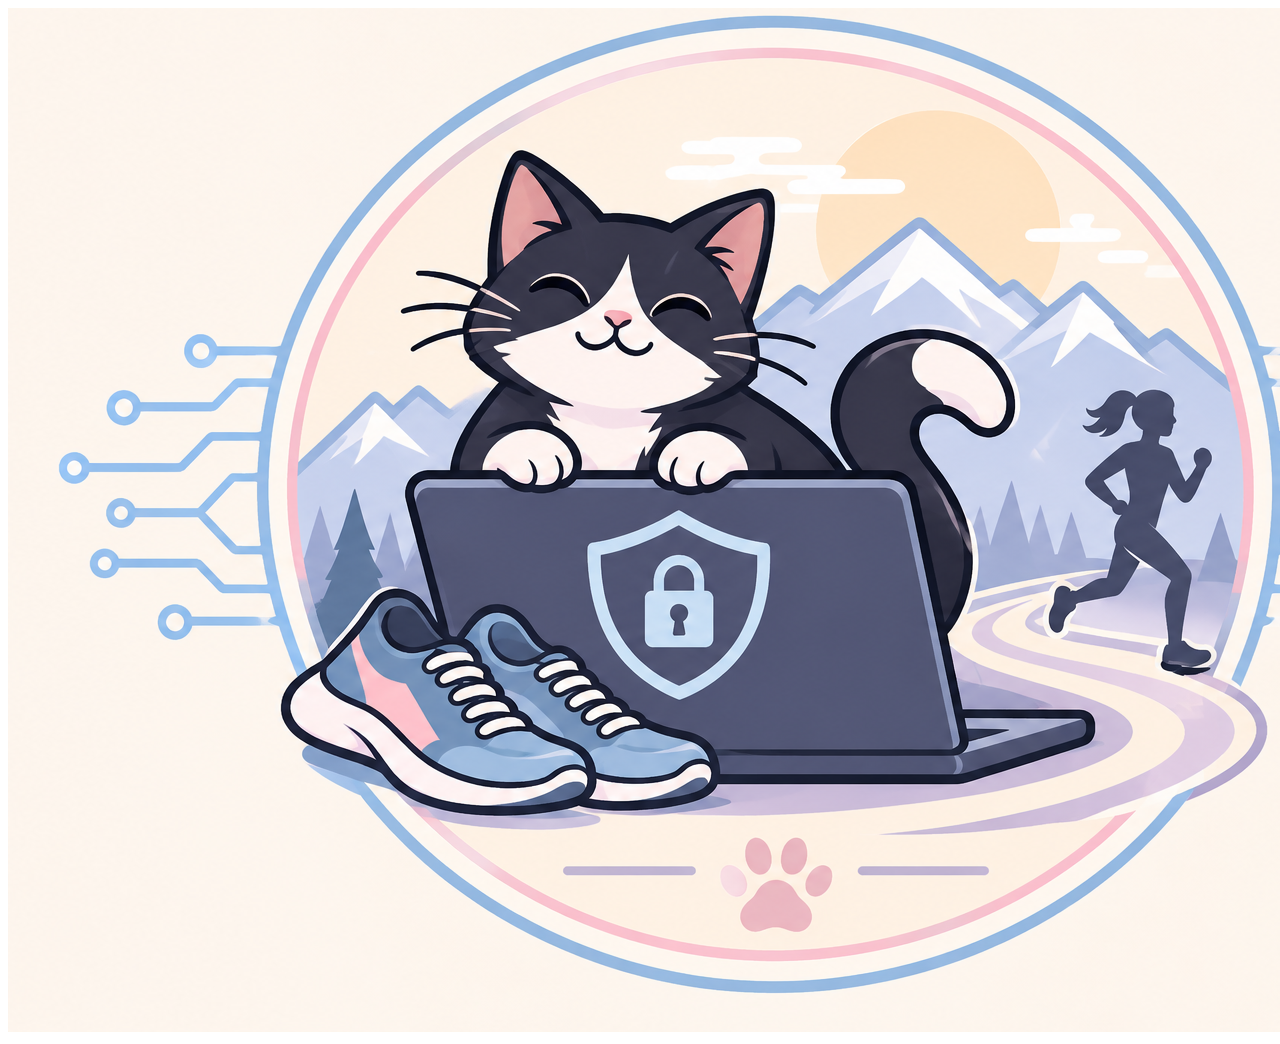
==== my-website/index.html @ 485c9aab "class" ====
<!DOCTYPE html>
<html lang="en">

<head>
    <meta charset="UTF-8">
    <meta name="viewport" content="width=device-width, initial-scale=1.0">
    <title>Document</title>
    <link rel="stylesheet" href="styles.css">
</head>

<body>
    <header>
        <a id="logo_link" href="index.html">
            <img class="logo" src="images/Pastel Cyber Cat Runner Badge.png" alt="logo">
        </a>
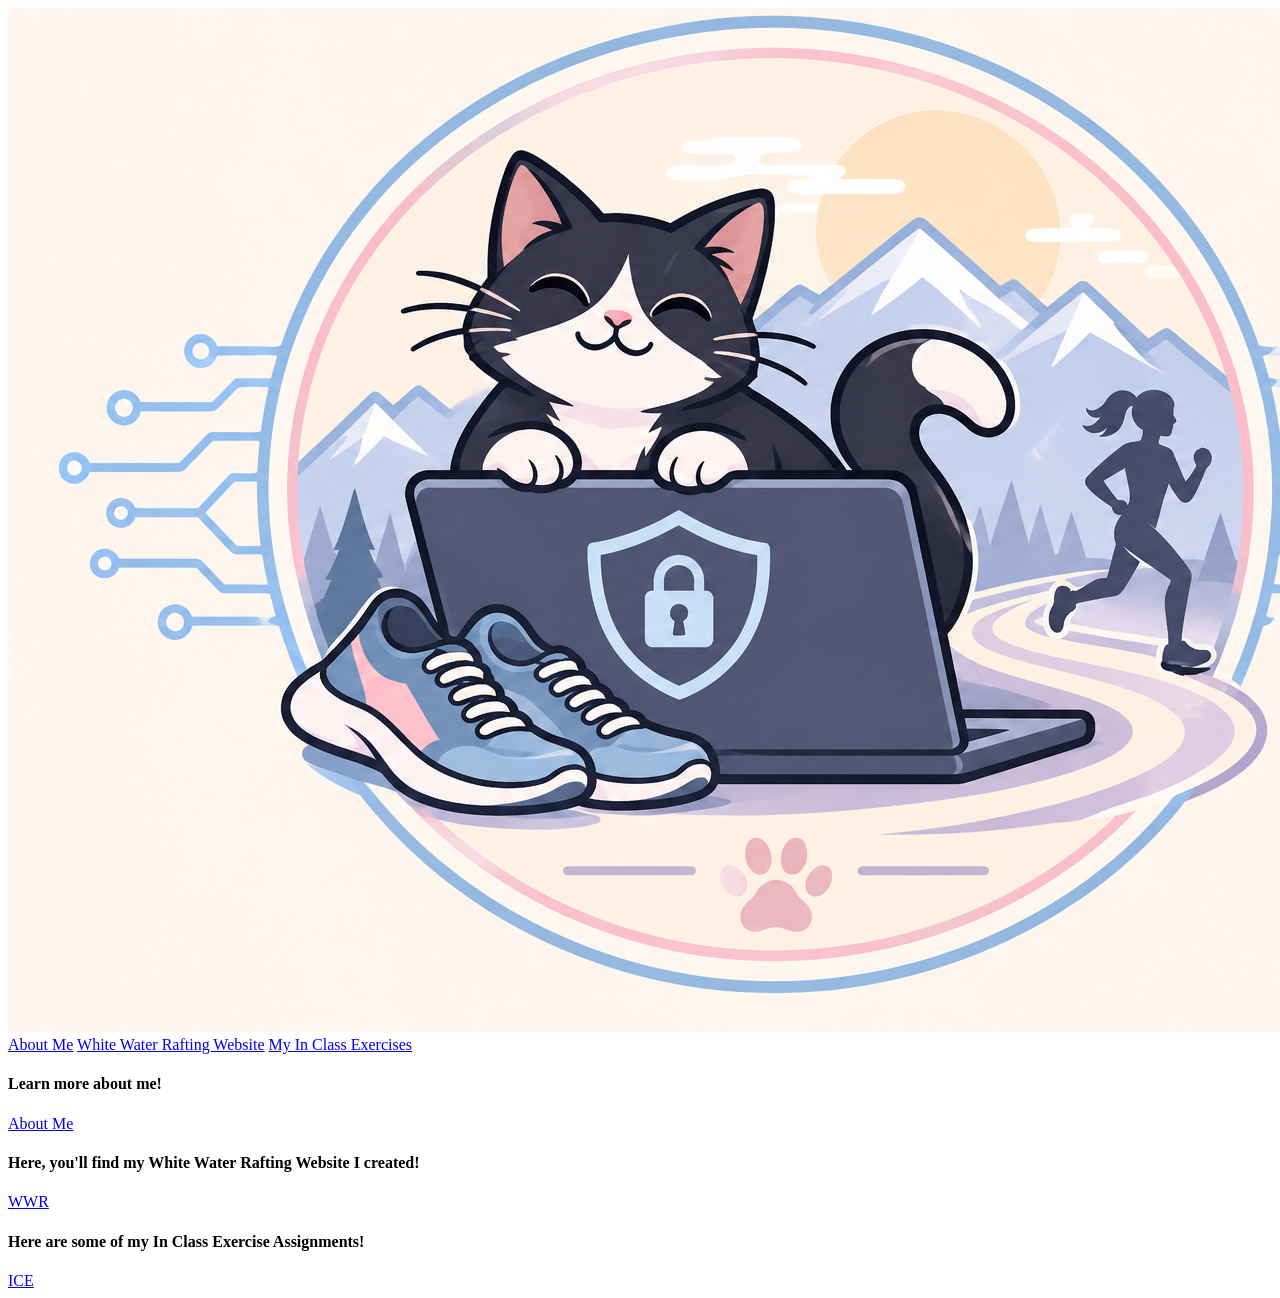
==== commit 93578ec8: "class" ====
--- a/my-website/index.html
+++ b/my-website/index.html
@@ -4,7 +4,7 @@
 <head>
     <meta charset="UTF-8">
     <meta name="viewport" content="width=device-width, initial-scale=1.0">
-    <title>Document</title>
+    <title>My Website | Home</title>
     <link rel="stylesheet" href="styles.css">
 </head>
 
@@ -12,4 +12,25 @@
     <header>
         <a id="logo_link" href="index.html">
             <img class="logo" src="images/Pastel Cyber Cat Runner Badge.png" alt="logo">
-        </a>+        </a>
+        <nav>
+            <a href="#">About Me</a>
+            <a href="http://127.0.0.1:5500/wwr/index.html">White Water Rafting Website</a>
+            <a href="#">My In Class Exercises</a>
+        </nav>
+    </header>
+    <div>
+    <h1 class="About title"></h1>
+    <h4>Learn more about me!</h4>
+        <a href="#">About Me</a>
+</div>
+<div>
+    <h1 class="White Water Rafting Site"></h1>
+    <h4>Here, you'll find my White Water Rafting Website I created!</h4>
+        <a href="http://127.0.0.1:5500/wwr/index.html">WWR</a>
+</div>
+<div>
+    <h1 class="ICE"></h1>
+    <h4>Here are some of my In Class Exercise Assignments!</h4>
+        <a href="#">ICE</a>
+</div>
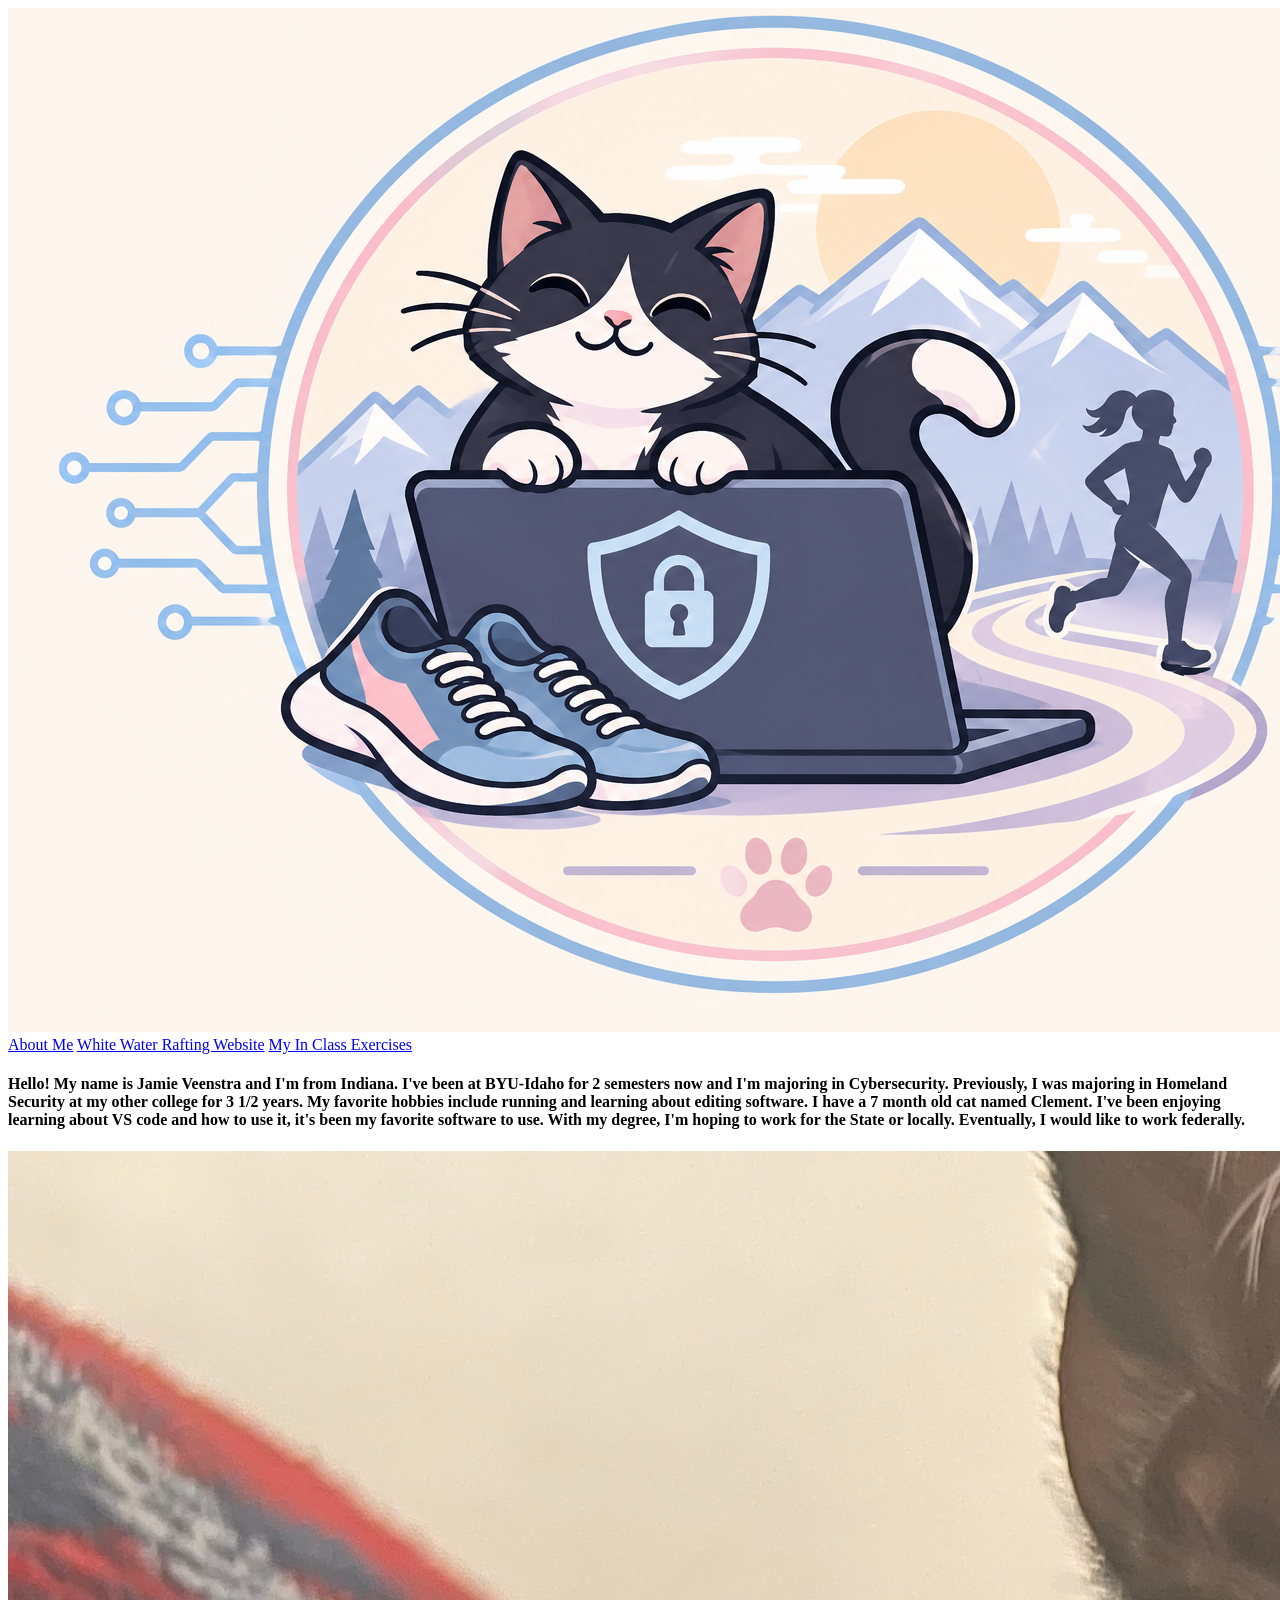
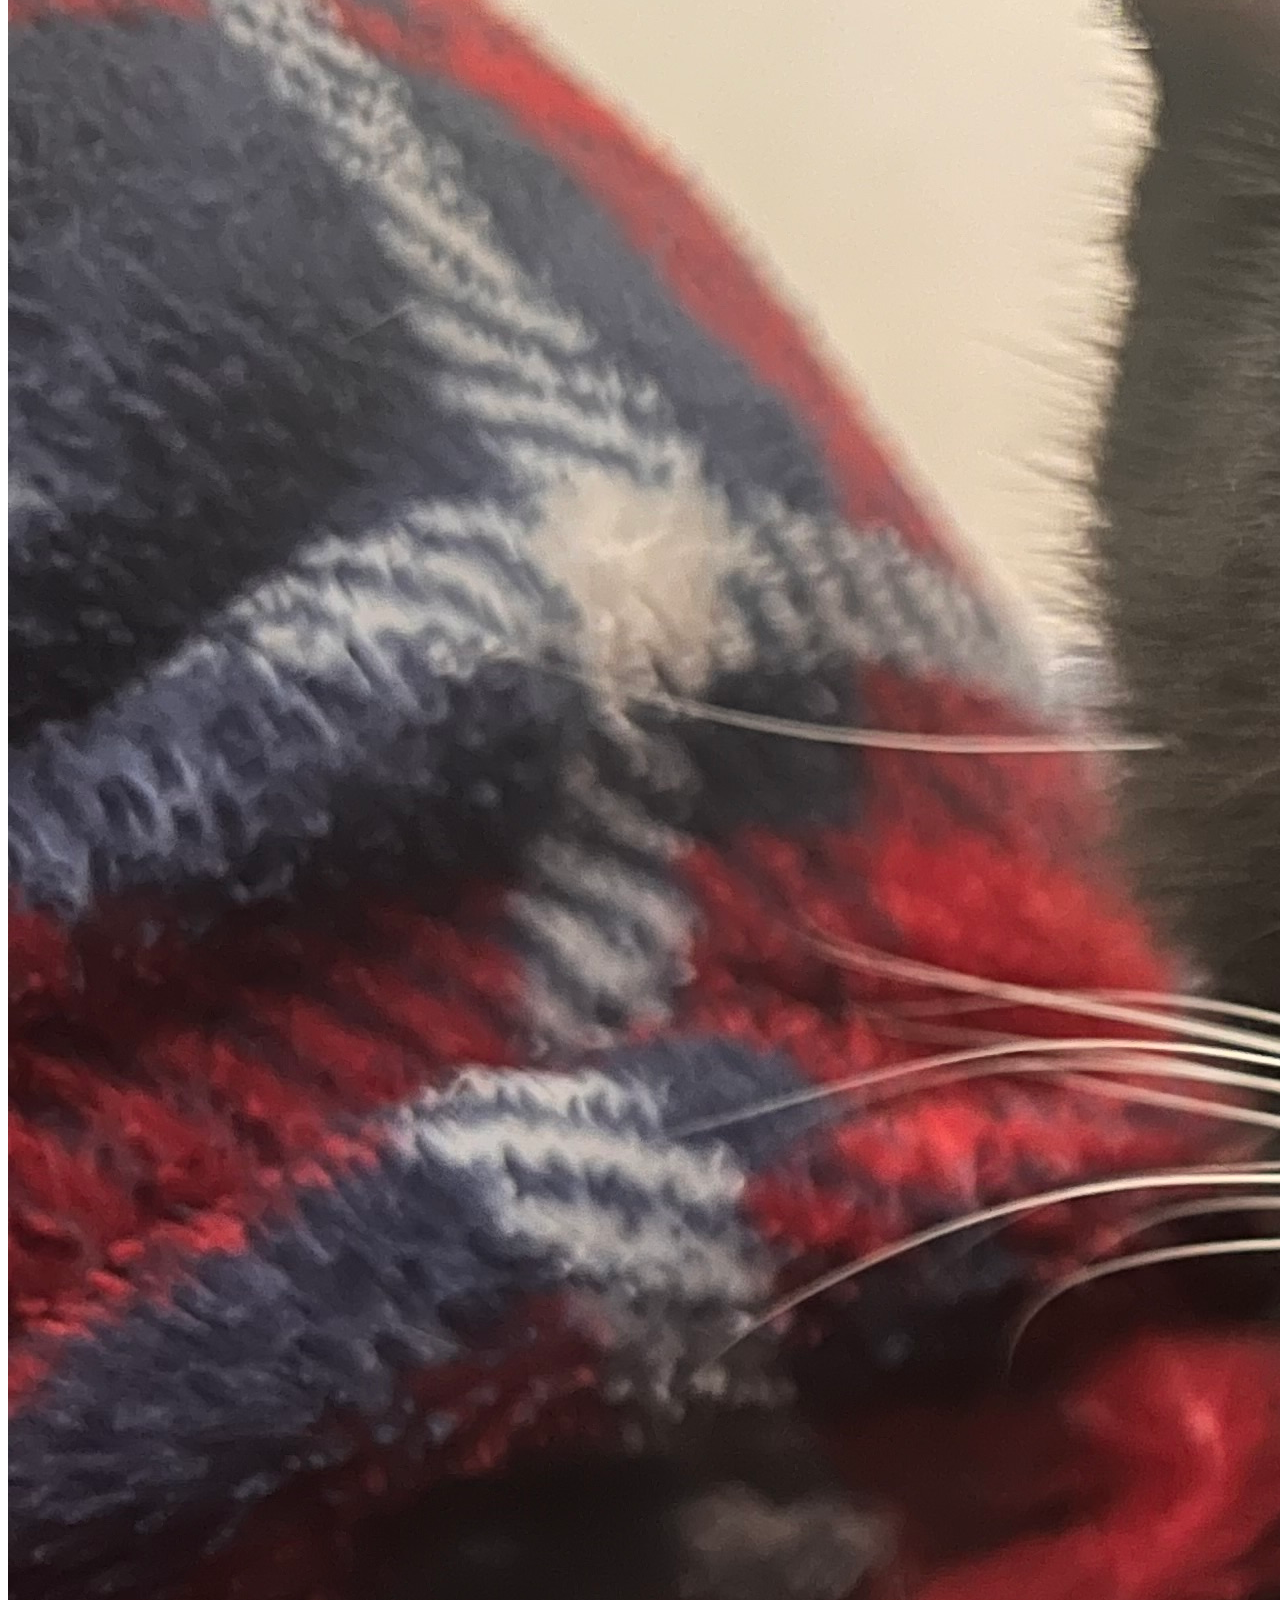
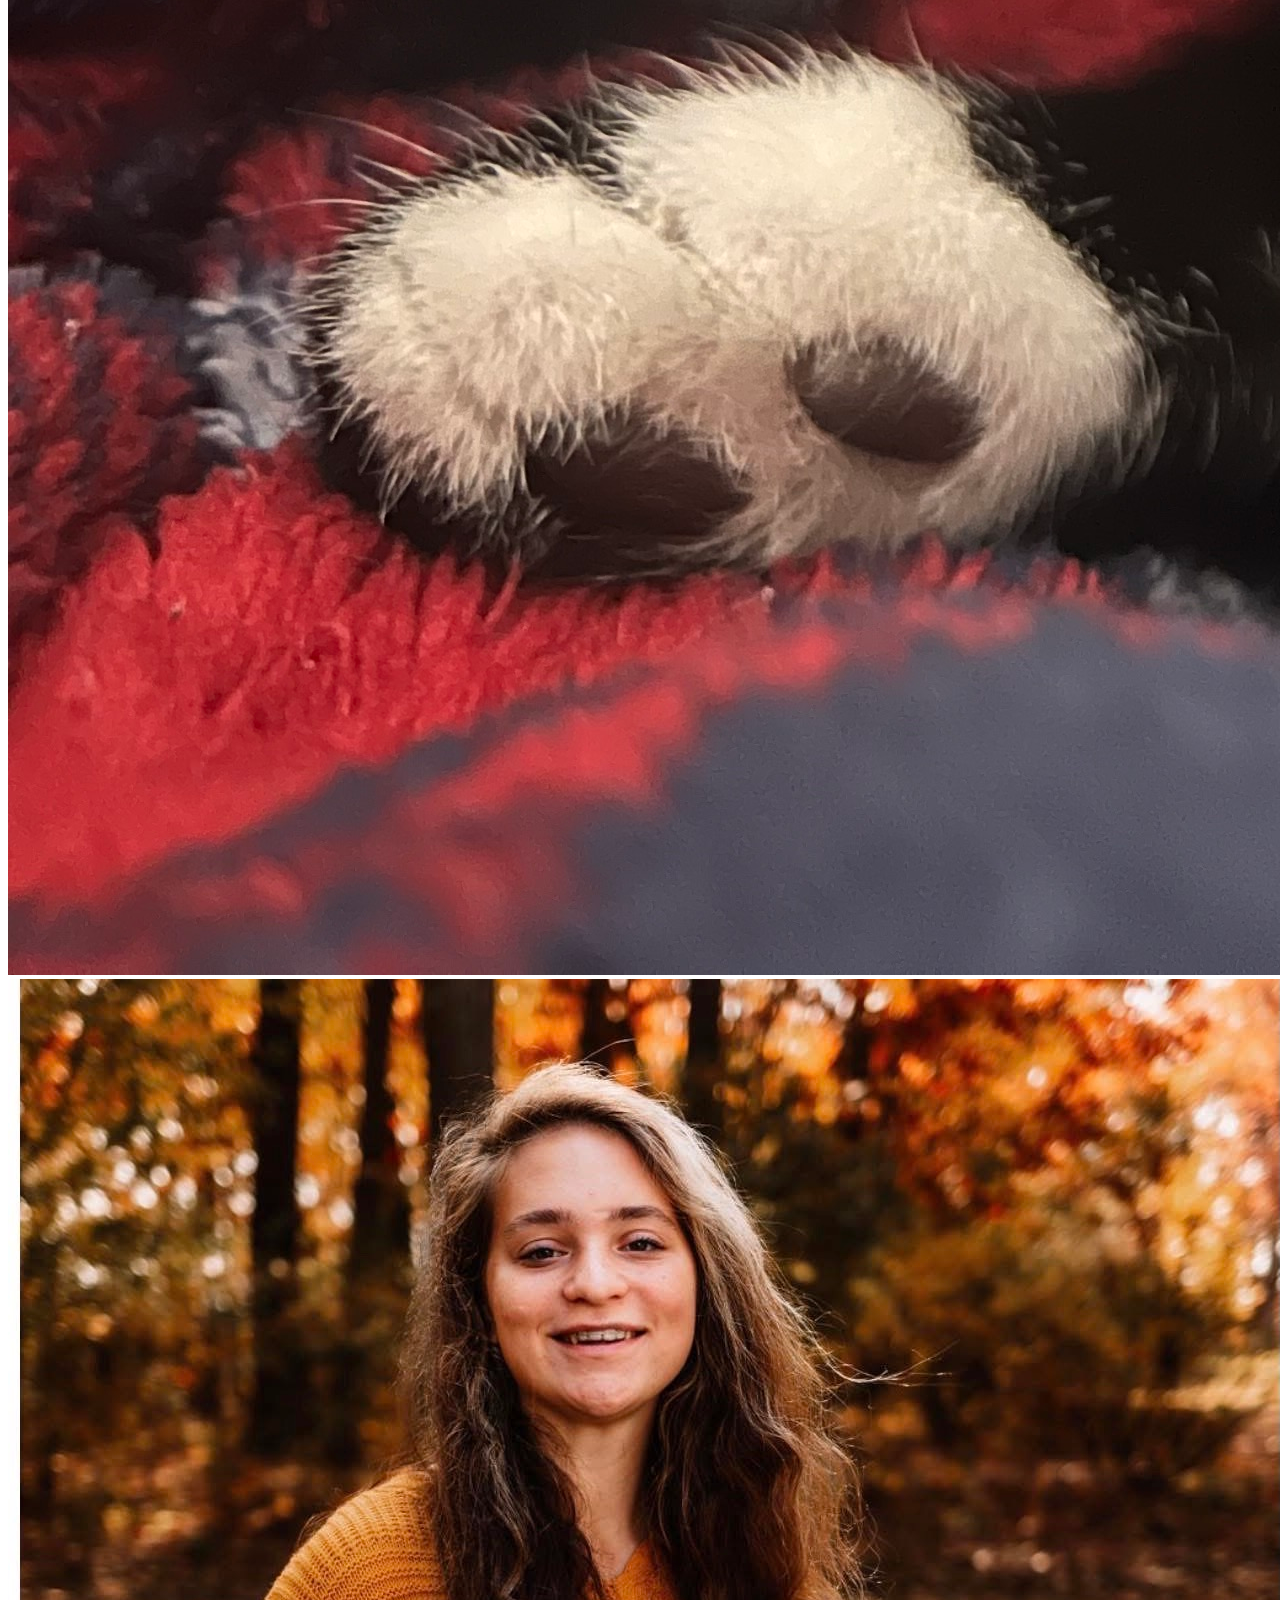
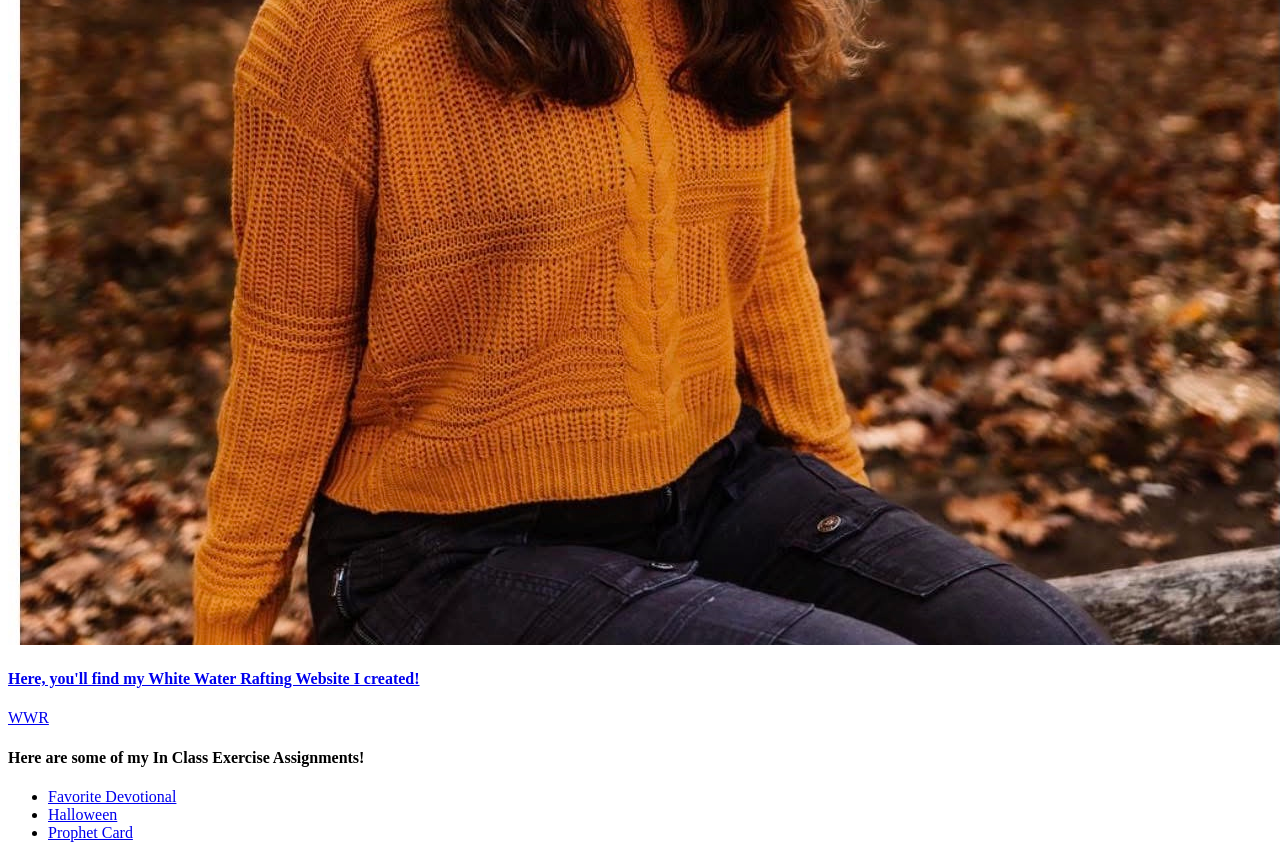
==== commit c38415fb: "class" ====
--- a/my-website/index.html
+++ b/my-website/index.html
@@ -20,17 +20,29 @@
         </nav>
     </header>
     <div>
-    <h1 class="About title"></h1>
-    <h4>Learn more about me!</h4>
-        <a href="#">About Me</a>
+    <h1 class="About Me"></h1>
+    <h4>Hello! My name is Jamie Veenstra and I'm from Indiana. I've been at BYU-Idaho for 2 semesters now and I'm majoring in Cybersecurity. Previously, I was majoring in Homeland Security at my other college for 3 1/2 years. 
+        My favorite hobbies include running and learning about editing software. I have a 7 month old cat named Clement. I've been enjoying learning about VS code and how to use it, it's been my favorite software to use. 
+        With my degree, I'm hoping to work for the State or locally. Eventually, I would like to work federally.
+    </h4>
+         <a id="cat_photo" href="index.html">
+            <img class="cat_photo" src="images/cat_photo.jpeg" alt="cat photo">
+            <img class="my_photo" src="images/my-photo.jpeg" alt="photo of me">
 </div>
 <div>
-    <h1 class="White Water Rafting Site"></h1>
+    <h1 class="WWR Site"></h1>
     <h4>Here, you'll find my White Water Rafting Website I created!</h4>
         <a href="http://127.0.0.1:5500/wwr/index.html">WWR</a>
 </div>
 <div>
     <h1 class="ICE"></h1>
     <h4>Here are some of my In Class Exercise Assignments!</h4>
-        <a href="#">ICE</a>
-</div>+    <ul>
+        <li><a href="http://127.0.0.1:5500/ICE/favorite_devo/favdevo.html">Favorite Devotional</a></li>
+        <li><a href="http://127.0.0.1:5500/ICE/halloween/index.html">Halloween</a></li>
+        <li><a href="http://127.0.0.1:5500/ICE/prophet-card/prophet_card.html">Prophet Card</a></li>
+    </ul>
+</div>
+</header>
+ </body>
+</html>
